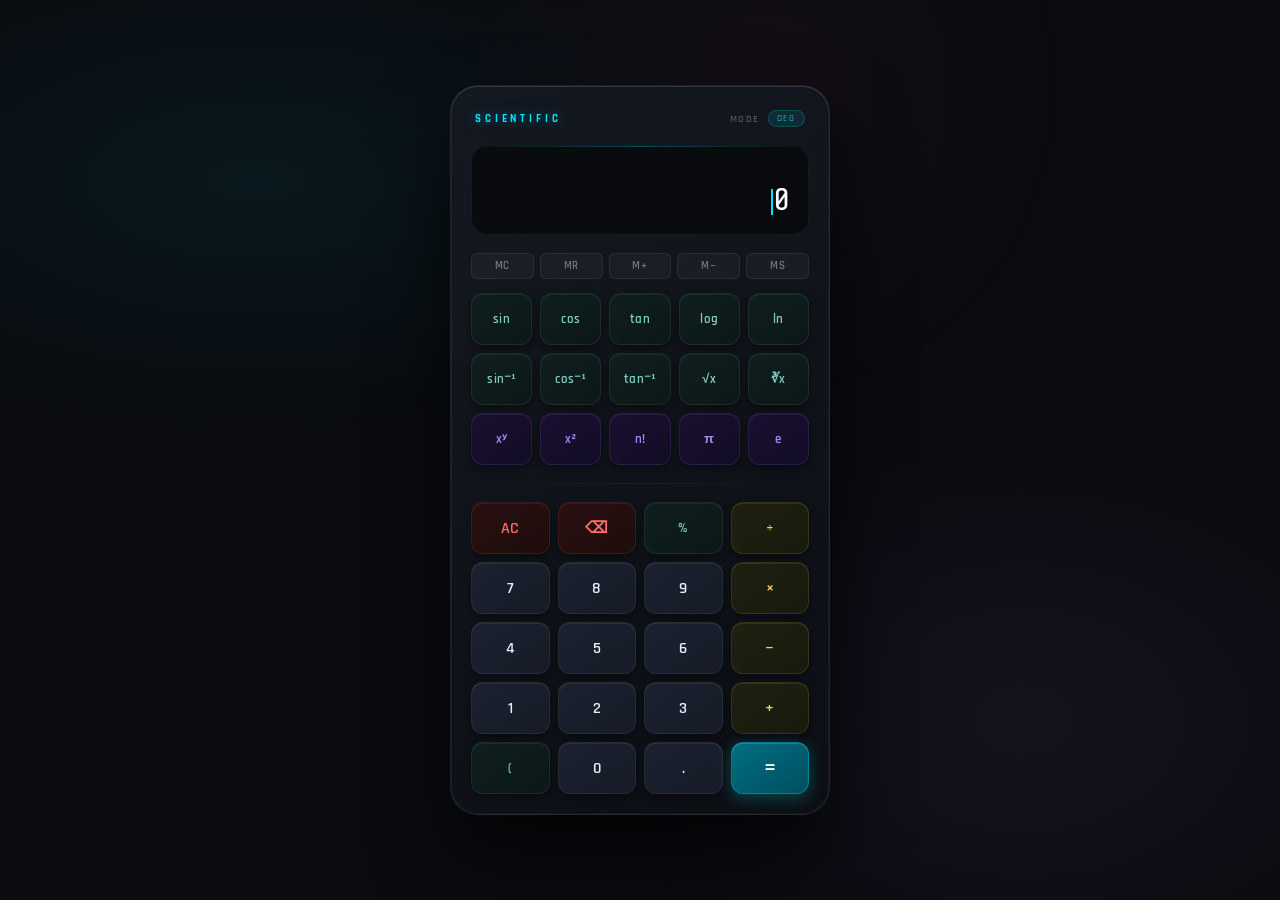
==== beginner/Scientific-Calculator/index.html @ 9112001a "Added scientific calculator project" ====
<!DOCTYPE html>
<html lang="en">
<head>
  <meta charset="UTF-8">
  <meta name="viewport" content="width=device-width, initial-scale=1.0">
  <title>CALC · Scientific</title>
  <link href="https://fonts.googleapis.com/css2?family=Share+Tech+Mono&family=Rajdhani:wght@300;400;500;600;700&display=swap" rel="stylesheet">
  <style>
    *, *::before, *::after { box-sizing: border-box; margin: 0; padding: 0; }

    :root {
      --bg:        #0a0c10;
      --surface:   #0f1218;
      --glass:     rgba(255,255,255,0.04);
      --border:    rgba(255,255,255,0.08);
      --accent:    #00e5ff;
      --accent2:   #ff4d8d;
      --accent3:   #a78bfa;
      --num:       #e8eaf6;
      --op:        #ffd54f;
      --fn:        #80cbc4;
      --eq:        #00e5ff;
      --clear:     #ff6b6b;
      --text-dim:  rgba(255,255,255,0.35);
      --glow:      0 0 20px rgba(0,229,255,0.3);
    }

    body {
      min-height: 100vh;
      background: var(--bg);
      display: flex;
      align-items: center;
      justify-content: center;
      font-family: 'Rajdhani', sans-serif;
      overflow: hidden;
    }

    /* Ambient background */
    body::before {
      content: '';
      position: fixed;
      inset: 0;
      background:
        radial-gradient(ellipse 60% 40% at 20% 20%, rgba(0,229,255,0.06) 0%, transparent 70%),
        radial-gradient(ellipse 50% 50% at 80% 80%, rgba(167,139,250,0.06) 0%, transparent 70%),
        radial-gradient(ellipse 40% 60% at 60% 10%, rgba(255,77,141,0.04) 0%, transparent 60%);
      pointer-events: none;
    }

    .calc-shell {
      position: relative;
      width: 380px;
      background: linear-gradient(145deg, #141820, #0c0f14);
      border: 1px solid var(--border);
      border-radius: 28px;
      padding: 24px 20px 20px;
      box-shadow:
        0 40px 80px rgba(0,0,0,0.7),
        0 0 0 1px rgba(255,255,255,0.04) inset,
        0 1px 0 rgba(255,255,255,0.1) inset;
    }

    /* Top brand bar */
    .brand {
      display: flex;
      justify-content: space-between;
      align-items: center;
      margin-bottom: 18px;
      padding: 0 4px;
    }
    .brand-name {
      font-size: 11px;
      font-weight: 700;
      letter-spacing: 0.35em;
      color: var(--accent);
      text-transform: uppercase;
      text-shadow: 0 0 12px rgba(0,229,255,0.5);
    }
    .mode-indicator {
      font-size: 10px;
      letter-spacing: 0.15em;
      color: var(--text-dim);
      font-weight: 500;
    }
    .mode-pill {
      display: inline-block;
      padding: 2px 8px;
      border-radius: 10px;
      background: rgba(0,229,255,0.1);
      border: 1px solid rgba(0,229,255,0.2);
      color: var(--accent);
      font-size: 9px;
      letter-spacing: 0.2em;
      cursor: pointer;
      transition: all 0.2s;
    }
    .mode-pill:hover { background: rgba(0,229,255,0.2); }
    .mode-pill.rad { background: rgba(167,139,250,0.15); border-color: rgba(167,139,250,0.3); color: var(--accent3); }

    /* Display */
    .display-wrap {
      background: rgba(0,0,0,0.5);
      border: 1px solid rgba(255,255,255,0.06);
      border-radius: 16px;
      padding: 14px 18px 12px;
      margin-bottom: 18px;
      min-height: 90px;
      position: relative;
      overflow: hidden;
    }
    .display-wrap::after {
      content: '';
      position: absolute;
      top: 0; left: 0; right: 0; height: 1px;
      background: linear-gradient(90deg, transparent, rgba(0,229,255,0.3), transparent);
    }
    .expression-line {
      font-family: 'Share Tech Mono', monospace;
      font-size: 13px;
      color: var(--text-dim);
      text-align: right;
      min-height: 18px;
      overflow: hidden;
      text-overflow: ellipsis;
      white-space: nowrap;
      direction: rtl;
      margin-bottom: 6px;
    }
    .result-line {
      font-family: 'Share Tech Mono', monospace;
      font-size: 32px;
      color: #fff;
      text-align: right;
      line-height: 1;
      overflow: hidden;
      text-overflow: ellipsis;
      white-space: nowrap;
      direction: rtl;
      transition: color 0.15s;
    }
    .result-line.accent { color: var(--accent); text-shadow: 0 0 16px rgba(0,229,255,0.4); }
    .result-line.error  { color: var(--clear); font-size: 18px; }
    .cursor-blink {
      display: inline-block;
      width: 2px; height: 26px;
      background: var(--accent);
      vertical-align: middle;
      margin-left: 3px;
      animation: blink 1s step-end infinite;
    }
    @keyframes blink { 0%,100%{opacity:1} 50%{opacity:0} }

    /* Memory row */
    .mem-row {
      display: flex;
      gap: 6px;
      margin-bottom: 14px;
    }
    .mem-btn {
      flex: 1;
      height: 26px;
      background: rgba(255,255,255,0.04);
      border: 1px solid rgba(255,255,255,0.07);
      border-radius: 6px;
      color: rgba(255,255,255,0.4);
      font-family: 'Rajdhani', sans-serif;
      font-size: 11px;
      font-weight: 600;
      letter-spacing: 0.05em;
      cursor: pointer;
      transition: all 0.15s;
    }
    .mem-btn:hover { background: rgba(255,255,255,0.08); color: #fff; }
    .mem-btn:active { transform: scale(0.95); }

    /* Button grid */
    .btn-grid {
      display: grid;
      gap: 8px;
    }
    .row { display: grid; gap: 8px; }
    .row-4 { grid-template-columns: repeat(4, 1fr); }
    .row-5 { grid-template-columns: repeat(5, 1fr); }

    /* Buttons */
    .btn {
      position: relative;
      height: 52px;
      border: none;
      border-radius: 12px;
      cursor: pointer;
      font-family: 'Rajdhani', sans-serif;
      font-weight: 600;
      font-size: 16px;
      letter-spacing: 0.02em;
      transition: transform 0.08s, box-shadow 0.08s, filter 0.1s;
      outline: none;
      overflow: hidden;
      -webkit-tap-highlight-color: transparent;
    }
    .btn::before {
      content: '';
      position: absolute;
      inset: 0;
      background: rgba(255,255,255,0);
      transition: background 0.15s;
      border-radius: inherit;
    }
    .btn:hover::before { background: rgba(255,255,255,0.06); }
    .btn:active { transform: scale(0.93); }
    .btn sup { font-size: 9px; vertical-align: super; }

    /* Number buttons */
    .btn-num {
      background: linear-gradient(145deg, #1c2130, #161b27);
      color: var(--num);
      box-shadow: 0 4px 8px rgba(0,0,0,0.4), inset 0 1px 0 rgba(255,255,255,0.07);
      border: 1px solid rgba(255,255,255,0.06);
    }
    .btn-num:hover { box-shadow: 0 4px 16px rgba(0,0,0,0.5), inset 0 1px 0 rgba(255,255,255,0.1); }

    /* Operator buttons */
    .btn-op {
      background: linear-gradient(145deg, #1f2010, #171a0d);
      color: var(--op);
      box-shadow: 0 4px 8px rgba(0,0,0,0.4), inset 0 1px 0 rgba(255,213,79,0.1);
      border: 1px solid rgba(255,213,79,0.12);
    }
    .btn-op:hover { box-shadow: 0 0 14px rgba(255,213,79,0.15), inset 0 1px 0 rgba(255,213,79,0.15); }

    /* Function buttons (trig, log etc) */
    .btn-fn {
      background: linear-gradient(145deg, #101e1e, #0c1818);
      color: var(--fn);
      box-shadow: 0 4px 8px rgba(0,0,0,0.4), inset 0 1px 0 rgba(128,203,196,0.08);
      border: 1px solid rgba(128,203,196,0.1);
      font-size: 13px;
    }
    .btn-fn:hover { box-shadow: 0 0 14px rgba(128,203,196,0.15); }

    /* Equals */
    .btn-eq {
      background: linear-gradient(145deg, #006e80, #004f60);
      color: #fff;
      box-shadow: 0 4px 16px rgba(0,229,255,0.25), inset 0 1px 0 rgba(255,255,255,0.15);
      border: 1px solid rgba(0,229,255,0.25);
      font-size: 22px;
    }
    .btn-eq:hover { box-shadow: 0 0 24px rgba(0,229,255,0.4); filter: brightness(1.1); }

    /* Clear / Del */
    .btn-clr {
      background: linear-gradient(145deg, #2a1010, #1e0c0c);
      color: var(--clear);
      box-shadow: 0 4px 8px rgba(0,0,0,0.4), inset 0 1px 0 rgba(255,107,107,0.1);
      border: 1px solid rgba(255,107,107,0.12);
    }
    .btn-clr:hover { box-shadow: 0 0 14px rgba(255,107,107,0.2); }

    /* Special / constant */
    .btn-const {
      background: linear-gradient(145deg, #1a1030, #120c25);
      color: var(--accent3);
      box-shadow: 0 4px 8px rgba(0,0,0,0.4), inset 0 1px 0 rgba(167,139,250,0.1);
      border: 1px solid rgba(167,139,250,0.12);
      font-size: 13px;
    }
    .btn-const:hover { box-shadow: 0 0 14px rgba(167,139,250,0.2); }

    /* Zero wide */
    .btn-wide { grid-column: span 2; }

    /* Ripple effect */
    .ripple {
      position: absolute;
      border-radius: 50%;
      transform: scale(0);
      animation: ripple-anim 0.4s linear;
      background: rgba(255,255,255,0.15);
      pointer-events: none;
    }
    @keyframes ripple-anim {
      to { transform: scale(4); opacity: 0; }
    }

    /* Separator lines */
    .sep {
      height: 1px;
      background: linear-gradient(90deg, transparent, rgba(255,255,255,0.05), transparent);
      margin: 10px 0;
    }

    /* Press feedback animation */
    @keyframes flash { 0%,100%{opacity:1} 50%{opacity:0.5} }
    .result-line.flash { animation: flash 0.15s ease; }

    /* Scrollbar */
    ::-webkit-scrollbar { display: none; }
  </style>
</head>
<body>

<div class="calc-shell">

  <div class="brand">
    <span class="brand-name">Scientific</span>
    <div style="display:flex;gap:8px;align-items:center;">
      <span class="mode-indicator">MODE</span>
      <span class="mode-pill" id="angleMode" onclick="toggleAngle()">DEG</span>
    </div>
  </div>

  <div class="display-wrap">
    <div class="expression-line" id="exprDisplay"></div>
    <div class="result-line" id="mainDisplay">0<span class="cursor-blink"></span></div>
  </div>

  <div class="mem-row">
    <button class="mem-btn" onclick="memClear()">MC</button>
    <button class="mem-btn" onclick="memRecall()">MR</button>
    <button class="mem-btn" onclick="memAdd()">M+</button>
    <button class="mem-btn" onclick="memSub()">M−</button>
    <button class="mem-btn" onclick="memStore()">MS</button>
  </div>

  <div class="btn-grid">

    <!-- Row 1: Scientific functions -->
    <div class="row row-5">
      <button class="btn btn-fn" onclick="pressFunc('sin(')">sin</button>
      <button class="btn btn-fn" onclick="pressFunc('cos(')">cos</button>
      <button class="btn btn-fn" onclick="pressFunc('tan(')">tan</button>
      <button class="btn btn-fn" onclick="pressFunc('log10(')">log</button>
      <button class="btn btn-fn" onclick="pressFunc('ln(')">ln</button>
    </div>

    <!-- Row 2: More functions -->
    <div class="row row-5">
      <button class="btn btn-fn" onclick="pressFunc('asin(')">sin⁻¹</button>
      <button class="btn btn-fn" onclick="pressFunc('acos(')">cos⁻¹</button>
      <button class="btn btn-fn" onclick="pressFunc('atan(')">tan⁻¹</button>
      <button class="btn btn-fn" onclick="pressFunc('sqrt(')">√x</button>
      <button class="btn btn-fn" onclick="pressFunc('cbrt(')">∛x</button>
    </div>

    <!-- Row 3: Power, constants -->
    <div class="row row-5">
      <button class="btn btn-const" onclick="pressOp('^')">xʸ</button>
      <button class="btn btn-const" onclick="pressFunc('sq(')">x²</button>
      <button class="btn btn-const" onclick="pressFunc('fact(')">n!</button>
      <button class="btn btn-const" onclick="pressConst('π')">π</button>
      <button class="btn btn-const" onclick="pressConst('e')">e</button>
    </div>

    <div class="sep"></div>

    <!-- Row 4: Clear, parens, % -->
    <div class="row row-4">
      <button class="btn btn-clr" onclick="allClear()">AC</button>
      <button class="btn btn-clr" onclick="deleteLast()">⌫</button>
      <button class="btn btn-fn"  onclick="pressOp('%')">%</button>
      <button class="btn btn-op"  onclick="pressOp('/')">÷</button>
    </div>

    <!-- Row 5 -->
    <div class="row row-4">
      <button class="btn btn-num" onclick="pressNum('7')">7</button>
      <button class="btn btn-num" onclick="pressNum('8')">8</button>
      <button class="btn btn-num" onclick="pressNum('9')">9</button>
      <button class="btn btn-op"  onclick="pressOp('×')">×</button>
    </div>

    <!-- Row 6 -->
    <div class="row row-4">
      <button class="btn btn-num" onclick="pressNum('4')">4</button>
      <button class="btn btn-num" onclick="pressNum('5')">5</button>
      <button class="btn btn-num" onclick="pressNum('6')">6</button>
      <button class="btn btn-op"  onclick="pressOp('−')">−</button>
    </div>

    <!-- Row 7 -->
    <div class="row row-4">
      <button class="btn btn-num" onclick="pressNum('1')">1</button>
      <button class="btn btn-num" onclick="pressNum('2')">2</button>
      <button class="btn btn-num" onclick="pressNum('3')">3</button>
      <button class="btn btn-op"  onclick="pressOp('+')">+</button>
    </div>

    <!-- Row 8 -->
    <div class="row row-4">
      <button class="btn btn-fn"  onclick="pressOp('(')">(</button>
      <button class="btn btn-num" onclick="pressNum('0')">0</button>
      <button class="btn btn-num" onclick="pressDecimal()">.</button>
      <button class="btn btn-eq"  onclick="calculate()">=</button>
    </div>

  </div>
</div>

<script>
// ─── State ─────────────────────────────────────────────────────────────────
let expression  = '';   // what's shown top (history/expr)
let displayStr  = '0';  // what's shown big
let justCalc    = false;
let memory      = 0;
let angleDeg    = true; // degrees mode
let hasError    = false;

// ─── Display ───────────────────────────────────────────────────────────────
function updateDisplay() {
  const main = document.getElementById('mainDisplay');
  const expr = document.getElementById('exprDisplay');

  // Big display: show displayStr or expression-being-built
  let shown = displayStr;
  if (shown.length > 14) shown = shown.slice(-14);

  main.innerHTML = shown + '<span class="cursor-blink"></span>';
  expr.textContent = expression.length > 38 ? '…' + expression.slice(-38) : expression;

  main.className = 'result-line';
  if (hasError) main.className += ' error';
}

function flashResult() {
  const main = document.getElementById('mainDisplay');
  main.classList.add('flash');
  setTimeout(() => main.classList.remove('flash'), 150);
}

// ─── Angle mode ────────────────────────────────────────────────────────────
function toggleAngle() {
  angleDeg = !angleDeg;
  const pill = document.getElementById('angleMode');
  pill.textContent = angleDeg ? 'DEG' : 'RAD';
  pill.className = 'mode-pill' + (angleDeg ? '' : ' rad');
}

// ─── Ripple ────────────────────────────────────────────────────────────────
document.querySelectorAll('.btn').forEach(btn => {
  btn.addEventListener('click', function(e) {
    const r = document.createElement('span');
    r.className = 'ripple';
    const size = Math.max(this.offsetWidth, this.offsetHeight);
    const rect = this.getBoundingClientRect();
    r.style.cssText = `width:${size}px;height:${size}px;left:${e.clientX-rect.left-size/2}px;top:${e.clientY-rect.top-size/2}px`;
    this.appendChild(r);
    setTimeout(() => r.remove(), 400);
  });
});

// ─── Input handlers ────────────────────────────────────────────────────────
function pressNum(n) {
  hasError = false;
  if (justCalc) { displayStr = n; expression = ''; justCalc = false; }
  else if (displayStr === '0') displayStr = n;
  else displayStr += n;
  updateDisplay();
}

function pressDecimal() {
  if (justCalc) { displayStr = '0.'; expression = ''; justCalc = false; updateDisplay(); return; }
  if (!displayStr.includes('.')) displayStr += '.';
  updateDisplay();
}

function pressOp(op) {
  hasError = false;
  if (justCalc) { expression = displayStr; justCalc = false; }
  else { expression += displayStr; }
  expression += ' ' + op + ' ';
  displayStr = '0';
  updateDisplay();
}

function pressFunc(fn) {
  hasError = false;
  if (justCalc) { expression = ''; justCalc = false; }
  expression += displayStr !== '0' ? displayStr + ' × ' + fn : fn;
  if (displayStr !== '0') { expression = fn; }
  expression = fn;
  displayStr = '0';
  // Simpler: just append function to expression
  expression = expression; // reset
  // Actually: treat as prefix function entry
  if (justCalc) justCalc = false;
  expression += fn;
  displayStr = '0';
  updateDisplay();
}

// Rewrite pressFunc cleanly
function pressFunc(fn) {
  hasError = false;
  justCalc = false;
  // If there's a number being typed, commit it first
  if (displayStr !== '0') {
    expression += displayStr;
    displayStr = '0';
  }
  expression += fn;
  updateDisplay();
}

function pressConst(c) {
  hasError = false;
  if (justCalc) { displayStr = c; expression = ''; justCalc = false; }
  else if (displayStr === '0') displayStr = c;
  else displayStr += c;
  updateDisplay();
}

function allClear() {
  expression = ''; displayStr = '0'; justCalc = false; hasError = false;
  updateDisplay();
}

function deleteLast() {
  if (justCalc) { allClear(); return; }
  if (displayStr.length > 1) displayStr = displayStr.slice(0, -1);
  else displayStr = '0';
  hasError = false;
  updateDisplay();
}

// ─── Evaluate ──────────────────────────────────────────────────────────────
function toRad(x) { return angleDeg ? x * Math.PI / 180 : x; }
function toDeg(x) { return angleDeg ? x * 180 / Math.PI : x; }

function factorial(n) {
  n = Math.round(n);
  if (n < 0 || n > 170) return NaN;
  if (n <= 1) return 1;
  let r = 1;
  for (let i = 2; i <= n; i++) r *= i;
  return r;
}

function buildExpr(raw) {
  // Replace display symbols with JS equivalents
  let e = raw
    .replace(/×/g, '*')
    .replace(/÷/g, '/')
    .replace(/−/g, '-')
    .replace(/\^/g, '**')
    .replace(/π/g, '(Math.PI)')
    .replace(/\be\b/g, '(Math.E)')
    .replace(/sin\(/g,  `(Math.sin(${angleDeg?'Math.PI/180*':''}`)
    .replace(/cos\(/g,  `(Math.cos(${angleDeg?'Math.PI/180*':''}`)
    .replace(/tan\(/g,  `(Math.tan(${angleDeg?'Math.PI/180*':''}`)
    .replace(/asin\(/g, `(${angleDeg?'180/Math.PI*':''}Math.asin(`)
    .replace(/acos\(/g, `(${angleDeg?'180/Math.PI*':''}Math.acos(`)
    .replace(/atan\(/g, `(${angleDeg?'180/Math.PI*':''}Math.atan(`)
    .replace(/log10\(/g,'(Math.log10(')
    .replace(/ln\(/g,   '(Math.log(')
    .replace(/sqrt\(/g, '(Math.sqrt(')
    .replace(/cbrt\(/g, '(Math.cbrt(')
    .replace(/sq\(([^)]+)\)/g, '(($1)**2)')
    .replace(/fact\(([^)]+)\)/g, (_, n) => factorial(parseFloat(n)))
    .replace(/%/g, '/100');

  // Auto-close unclosed parens
  const open  = (e.match(/\(/g) || []).length;
  const close = (e.match(/\)/g) || []).length;
  e += ')'.repeat(Math.max(0, open - close));
  return e;
}

function calculate() {
  hasError = false;
  let full = expression + displayStr;
  if (!full || full === '0') return;

  // Handle trailing operator — strip it
  full = full.replace(/[\+\-\*\/\^×÷−\s]+$/, '');

  try {
    const jsExpr = buildExpr(full);
    // eslint-disable-next-line no-eval
    let result = Function('"use strict"; return (' + jsExpr + ')')();

    if (result === undefined || result === null) throw new Error();
    if (!isFinite(result)) {
      if (result === Infinity)  { displayStr = '∞'; }
      else if (result === -Infinity) { displayStr = '-∞'; }
      else throw new Error('NaN');
    } else {
      // Smart rounding for floating point noise
      const s = String(result);
      if (s.includes('.') && s.length > 12) {
        result = parseFloat(result.toPrecision(10));
      }
      displayStr = String(result);
    }
    expression = full + ' =';
    justCalc = true;
    flashResult();

    const main = document.getElementById('mainDisplay');
    main.className = 'result-line accent';
    setTimeout(() => { main.className = 'result-line'; updateDisplay(); }, 600);

  } catch(err) {
    displayStr = 'Error';
    hasError = true;
    expression = full;
  }
  updateDisplay();
}

// ─── Memory ────────────────────────────────────────────────────────────────
function memStore()  { memory = parseFloat(displayStr) || 0; }
function memRecall() { displayStr = String(memory); justCalc = false; updateDisplay(); }
function memAdd()    { memory += parseFloat(displayStr) || 0; }
function memSub()    { memory -= parseFloat(displayStr) || 0; }
function memClear()  { memory = 0; }

// ─── Keyboard support ──────────────────────────────────────────────────────
document.addEventListener('keydown', e => {
  const k = e.key;
  if (/^[0-9]$/.test(k))       pressNum(k);
  else if (k === '.')           pressDecimal();
  else if (k === '+')           pressOp('+');
  else if (k === '-')           pressOp('−');
  else if (k === '*')           pressOp('×');
  else if (k === '/')           { e.preventDefault(); pressOp('/'); }
  else if (k === '^')           pressOp('^');
  else if (k === '%')           pressOp('%');
  else if (k === '(')           { expression += '('; updateDisplay(); }
  else if (k === ')')           { expression += ')'; updateDisplay(); }
  else if (k === 'Enter' || k === '=') calculate();
  else if (k === 'Backspace')   deleteLast();
  else if (k === 'Escape')      allClear();
});

updateDisplay();
</script>
</body>
</html>
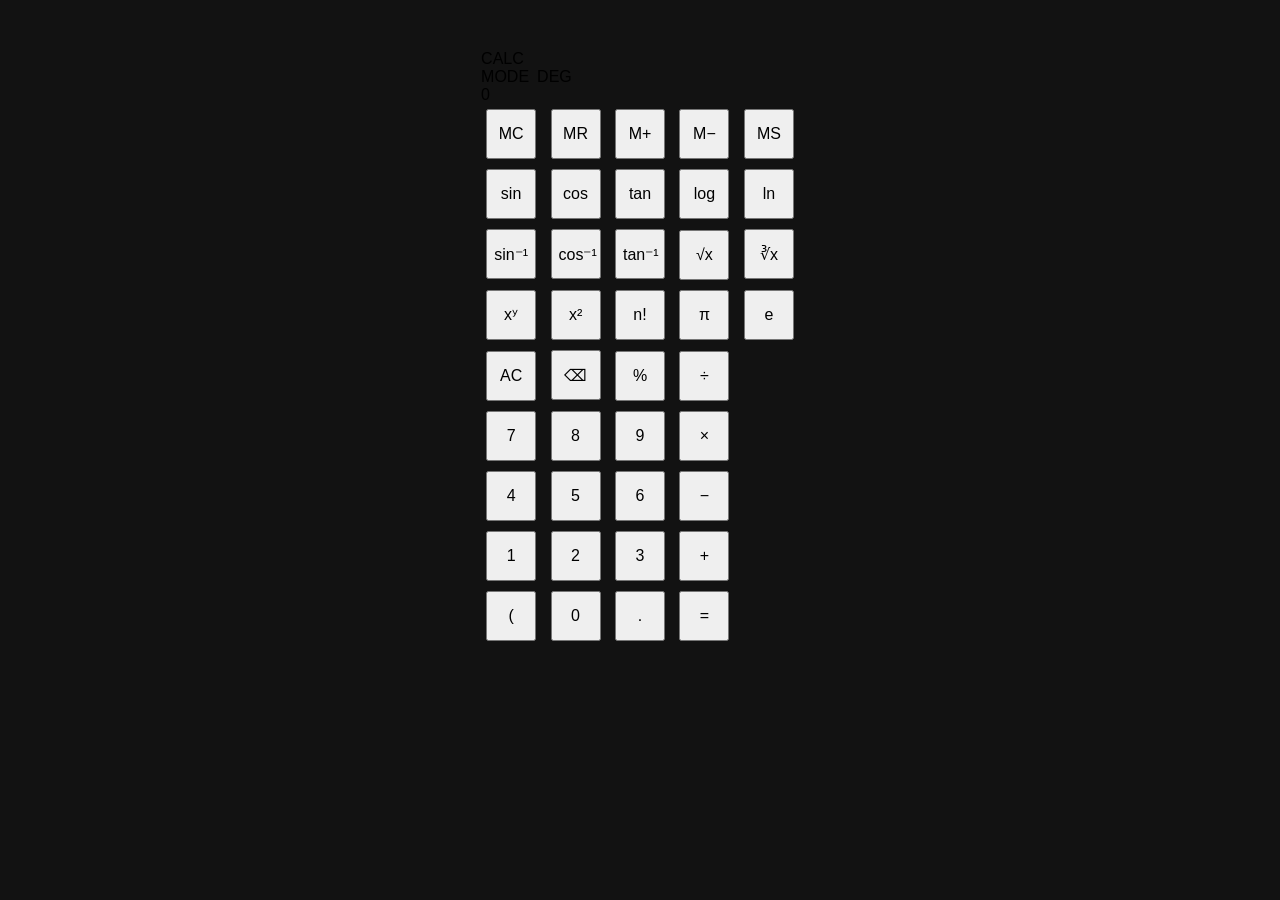
==== commit 07c16f60: "Update index.html" ====
--- a/beginner/Scientific-Calculator/index.html
+++ b/beginner/Scientific-Calculator/index.html
@@ -3,309 +3,18 @@
 <head>
   <meta charset="UTF-8">
   <meta name="viewport" content="width=device-width, initial-scale=1.0">
-  <title>CALC · Scientific</title>
-  <link href="https://fonts.googleapis.com/css2?family=Share+Tech+Mono&family=Rajdhani:wght@300;400;500;600;700&display=swap" rel="stylesheet">
-  <style>
-    *, *::before, *::after { box-sizing: border-box; margin: 0; padding: 0; }
-
-    :root {
-      --bg:        #0a0c10;
-      --surface:   #0f1218;
-      --glass:     rgba(255,255,255,0.04);
-      --border:    rgba(255,255,255,0.08);
-      --accent:    #00e5ff;
-      --accent2:   #ff4d8d;
-      --accent3:   #a78bfa;
-      --num:       #e8eaf6;
-      --op:        #ffd54f;
-      --fn:        #80cbc4;
-      --eq:        #00e5ff;
-      --clear:     #ff6b6b;
-      --text-dim:  rgba(255,255,255,0.35);
-      --glow:      0 0 20px rgba(0,229,255,0.3);
-    }
-
-    body {
-      min-height: 100vh;
-      background: var(--bg);
-      display: flex;
-      align-items: center;
-      justify-content: center;
-      font-family: 'Rajdhani', sans-serif;
-      overflow: hidden;
-    }
-
-    /* Ambient background */
-    body::before {
-      content: '';
-      position: fixed;
-      inset: 0;
-      background:
-        radial-gradient(ellipse 60% 40% at 20% 20%, rgba(0,229,255,0.06) 0%, transparent 70%),
-        radial-gradient(ellipse 50% 50% at 80% 80%, rgba(167,139,250,0.06) 0%, transparent 70%),
-        radial-gradient(ellipse 40% 60% at 60% 10%, rgba(255,77,141,0.04) 0%, transparent 60%);
-      pointer-events: none;
-    }
-
-    .calc-shell {
-      position: relative;
-      width: 380px;
-      background: linear-gradient(145deg, #141820, #0c0f14);
-      border: 1px solid var(--border);
-      border-radius: 28px;
-      padding: 24px 20px 20px;
-      box-shadow:
-        0 40px 80px rgba(0,0,0,0.7),
-        0 0 0 1px rgba(255,255,255,0.04) inset,
-        0 1px 0 rgba(255,255,255,0.1) inset;
-    }
-
-    /* Top brand bar */
-    .brand {
-      display: flex;
-      justify-content: space-between;
-      align-items: center;
-      margin-bottom: 18px;
-      padding: 0 4px;
-    }
-    .brand-name {
-      font-size: 11px;
-      font-weight: 700;
-      letter-spacing: 0.35em;
-      color: var(--accent);
-      text-transform: uppercase;
-      text-shadow: 0 0 12px rgba(0,229,255,0.5);
-    }
-    .mode-indicator {
-      font-size: 10px;
-      letter-spacing: 0.15em;
-      color: var(--text-dim);
-      font-weight: 500;
-    }
-    .mode-pill {
-      display: inline-block;
-      padding: 2px 8px;
-      border-radius: 10px;
-      background: rgba(0,229,255,0.1);
-      border: 1px solid rgba(0,229,255,0.2);
-      color: var(--accent);
-      font-size: 9px;
-      letter-spacing: 0.2em;
-      cursor: pointer;
-      transition: all 0.2s;
-    }
-    .mode-pill:hover { background: rgba(0,229,255,0.2); }
-    .mode-pill.rad { background: rgba(167,139,250,0.15); border-color: rgba(167,139,250,0.3); color: var(--accent3); }
-
-    /* Display */
-    .display-wrap {
-      background: rgba(0,0,0,0.5);
-      border: 1px solid rgba(255,255,255,0.06);
-      border-radius: 16px;
-      padding: 14px 18px 12px;
-      margin-bottom: 18px;
-      min-height: 90px;
-      position: relative;
-      overflow: hidden;
-    }
-    .display-wrap::after {
-      content: '';
-      position: absolute;
-      top: 0; left: 0; right: 0; height: 1px;
-      background: linear-gradient(90deg, transparent, rgba(0,229,255,0.3), transparent);
-    }
-    .expression-line {
-      font-family: 'Share Tech Mono', monospace;
-      font-size: 13px;
-      color: var(--text-dim);
-      text-align: right;
-      min-height: 18px;
-      overflow: hidden;
-      text-overflow: ellipsis;
-      white-space: nowrap;
-      direction: rtl;
-      margin-bottom: 6px;
-    }
-    .result-line {
-      font-family: 'Share Tech Mono', monospace;
-      font-size: 32px;
-      color: #fff;
-      text-align: right;
-      line-height: 1;
-      overflow: hidden;
-      text-overflow: ellipsis;
-      white-space: nowrap;
-      direction: rtl;
-      transition: color 0.15s;
-    }
-    .result-line.accent { color: var(--accent); text-shadow: 0 0 16px rgba(0,229,255,0.4); }
-    .result-line.error  { color: var(--clear); font-size: 18px; }
-    .cursor-blink {
-      display: inline-block;
-      width: 2px; height: 26px;
-      background: var(--accent);
-      vertical-align: middle;
-      margin-left: 3px;
-      animation: blink 1s step-end infinite;
-    }
-    @keyframes blink { 0%,100%{opacity:1} 50%{opacity:0} }
-
-    /* Memory row */
-    .mem-row {
-      display: flex;
-      gap: 6px;
-      margin-bottom: 14px;
-    }
-    .mem-btn {
-      flex: 1;
-      height: 26px;
-      background: rgba(255,255,255,0.04);
-      border: 1px solid rgba(255,255,255,0.07);
-      border-radius: 6px;
-      color: rgba(255,255,255,0.4);
-      font-family: 'Rajdhani', sans-serif;
-      font-size: 11px;
-      font-weight: 600;
-      letter-spacing: 0.05em;
-      cursor: pointer;
-      transition: all 0.15s;
-    }
-    .mem-btn:hover { background: rgba(255,255,255,0.08); color: #fff; }
-    .mem-btn:active { transform: scale(0.95); }
-
-    /* Button grid */
-    .btn-grid {
-      display: grid;
-      gap: 8px;
-    }
-    .row { display: grid; gap: 8px; }
-    .row-4 { grid-template-columns: repeat(4, 1fr); }
-    .row-5 { grid-template-columns: repeat(5, 1fr); }
-
-    /* Buttons */
-    .btn {
-      position: relative;
-      height: 52px;
-      border: none;
-      border-radius: 12px;
-      cursor: pointer;
-      font-family: 'Rajdhani', sans-serif;
-      font-weight: 600;
-      font-size: 16px;
-      letter-spacing: 0.02em;
-      transition: transform 0.08s, box-shadow 0.08s, filter 0.1s;
-      outline: none;
-      overflow: hidden;
-      -webkit-tap-highlight-color: transparent;
-    }
-    .btn::before {
-      content: '';
-      position: absolute;
-      inset: 0;
-      background: rgba(255,255,255,0);
-      transition: background 0.15s;
-      border-radius: inherit;
-    }
-    .btn:hover::before { background: rgba(255,255,255,0.06); }
-    .btn:active { transform: scale(0.93); }
-    .btn sup { font-size: 9px; vertical-align: super; }
-
-    /* Number buttons */
-    .btn-num {
-      background: linear-gradient(145deg, #1c2130, #161b27);
-      color: var(--num);
-      box-shadow: 0 4px 8px rgba(0,0,0,0.4), inset 0 1px 0 rgba(255,255,255,0.07);
-      border: 1px solid rgba(255,255,255,0.06);
-    }
-    .btn-num:hover { box-shadow: 0 4px 16px rgba(0,0,0,0.5), inset 0 1px 0 rgba(255,255,255,0.1); }
-
-    /* Operator buttons */
-    .btn-op {
-      background: linear-gradient(145deg, #1f2010, #171a0d);
-      color: var(--op);
-      box-shadow: 0 4px 8px rgba(0,0,0,0.4), inset 0 1px 0 rgba(255,213,79,0.1);
-      border: 1px solid rgba(255,213,79,0.12);
-    }
-    .btn-op:hover { box-shadow: 0 0 14px rgba(255,213,79,0.15), inset 0 1px 0 rgba(255,213,79,0.15); }
-
-    /* Function buttons (trig, log etc) */
-    .btn-fn {
-      background: linear-gradient(145deg, #101e1e, #0c1818);
-      color: var(--fn);
-      box-shadow: 0 4px 8px rgba(0,0,0,0.4), inset 0 1px 0 rgba(128,203,196,0.08);
-      border: 1px solid rgba(128,203,196,0.1);
-      font-size: 13px;
-    }
-    .btn-fn:hover { box-shadow: 0 0 14px rgba(128,203,196,0.15); }
-
-    /* Equals */
-    .btn-eq {
-      background: linear-gradient(145deg, #006e80, #004f60);
-      color: #fff;
-      box-shadow: 0 4px 16px rgba(0,229,255,0.25), inset 0 1px 0 rgba(255,255,255,0.15);
-      border: 1px solid rgba(0,229,255,0.25);
-      font-size: 22px;
-    }
-    .btn-eq:hover { box-shadow: 0 0 24px rgba(0,229,255,0.4); filter: brightness(1.1); }
-
-    /* Clear / Del */
-    .btn-clr {
-      background: linear-gradient(145deg, #2a1010, #1e0c0c);
-      color: var(--clear);
-      box-shadow: 0 4px 8px rgba(0,0,0,0.4), inset 0 1px 0 rgba(255,107,107,0.1);
-      border: 1px solid rgba(255,107,107,0.12);
-    }
-    .btn-clr:hover { box-shadow: 0 0 14px rgba(255,107,107,0.2); }
-
-    /* Special / constant */
-    .btn-const {
-      background: linear-gradient(145deg, #1a1030, #120c25);
-      color: var(--accent3);
-      box-shadow: 0 4px 8px rgba(0,0,0,0.4), inset 0 1px 0 rgba(167,139,250,0.1);
-      border: 1px solid rgba(167,139,250,0.12);
-      font-size: 13px;
-    }
-    .btn-const:hover { box-shadow: 0 0 14px rgba(167,139,250,0.2); }
-
-    /* Zero wide */
-    .btn-wide { grid-column: span 2; }
-
-    /* Ripple effect */
-    .ripple {
-      position: absolute;
-      border-radius: 50%;
-      transform: scale(0);
-      animation: ripple-anim 0.4s linear;
-      background: rgba(255,255,255,0.15);
-      pointer-events: none;
-    }
-    @keyframes ripple-anim {
-      to { transform: scale(4); opacity: 0; }
-    }
-
-    /* Separator lines */
-    .sep {
-      height: 1px;
-      background: linear-gradient(90deg, transparent, rgba(255,255,255,0.05), transparent);
-      margin: 10px 0;
-    }
-
-    /* Press feedback animation */
-    @keyframes flash { 0%,100%{opacity:1} 50%{opacity:0.5} }
-    .result-line.flash { animation: flash 0.15s ease; }
-
-    /* Scrollbar */
-    ::-webkit-scrollbar { display: none; }
-  </style>
+  <title>Petal · Scientific Calculator</title>
+  <link href="https://fonts.googleapis.com/css2?family=DM+Serif+Display&family=DM+Sans:wght@400;500;600&family=DM+Mono&display=swap" rel="stylesheet">
+  <link rel="stylesheet" href="style.css">
 </head>
 <body>
 
 <div class="calc-shell">
 
   <div class="brand">
-    <span class="brand-name">Scientific</span>
+    <span class="brand-name">CALC</span>
     <div style="display:flex;gap:8px;align-items:center;">
-      <span class="mode-indicator">MODE</span>
+      <span class="mode-label">MODE</span>
       <span class="mode-pill" id="angleMode" onclick="toggleAngle()">DEG</span>
     </div>
   </div>
@@ -325,7 +34,7 @@
 
   <div class="btn-grid">
 
-    <!-- Row 1: Scientific functions -->
+    <!-- Row 1: Trig -->
     <div class="row row-5">
       <button class="btn btn-fn" onclick="pressFunc('sin(')">sin</button>
       <button class="btn btn-fn" onclick="pressFunc('cos(')">cos</button>
@@ -334,7 +43,7 @@
       <button class="btn btn-fn" onclick="pressFunc('ln(')">ln</button>
     </div>
 
-    <!-- Row 2: More functions -->
+    <!-- Row 2: Inverse + roots -->
     <div class="row row-5">
       <button class="btn btn-fn" onclick="pressFunc('asin(')">sin⁻¹</button>
       <button class="btn btn-fn" onclick="pressFunc('acos(')">cos⁻¹</button>
@@ -343,7 +52,7 @@
       <button class="btn btn-fn" onclick="pressFunc('cbrt(')">∛x</button>
     </div>
 
-    <!-- Row 3: Power, constants -->
+    <!-- Row 3: Powers + constants -->
     <div class="row row-5">
       <button class="btn btn-const" onclick="pressOp('^')">xʸ</button>
       <button class="btn btn-const" onclick="pressFunc('sq(')">x²</button>
@@ -354,7 +63,7 @@
 
     <div class="sep"></div>
 
-    <!-- Row 4: Clear, parens, % -->
+    <!-- Row 4: Clear + ops -->
     <div class="row row-4">
       <button class="btn btn-clr" onclick="allClear()">AC</button>
       <button class="btn btn-clr" onclick="deleteLast()">⌫</button>
@@ -388,7 +97,7 @@
 
     <!-- Row 8 -->
     <div class="row row-4">
-      <button class="btn btn-fn"  onclick="pressOp('(')">(</button>
+      <button class="btn btn-fn"  onclick="pressOpen()">(</button>
       <button class="btn btn-num" onclick="pressNum('0')">0</button>
       <button class="btn btn-num" onclick="pressDecimal()">.</button>
       <button class="btn btn-eq"  onclick="calculate()">=</button>
@@ -397,243 +106,6 @@
   </div>
 </div>
 
-<script>
-// ─── State ─────────────────────────────────────────────────────────────────
-let expression  = '';   // what's shown top (history/expr)
-let displayStr  = '0';  // what's shown big
-let justCalc    = false;
-let memory      = 0;
-let angleDeg    = true; // degrees mode
-let hasError    = false;
-
-// ─── Display ───────────────────────────────────────────────────────────────
-function updateDisplay() {
-  const main = document.getElementById('mainDisplay');
-  const expr = document.getElementById('exprDisplay');
-
-  // Big display: show displayStr or expression-being-built
-  let shown = displayStr;
-  if (shown.length > 14) shown = shown.slice(-14);
-
-  main.innerHTML = shown + '<span class="cursor-blink"></span>';
-  expr.textContent = expression.length > 38 ? '…' + expression.slice(-38) : expression;
-
-  main.className = 'result-line';
-  if (hasError) main.className += ' error';
-}
-
-function flashResult() {
-  const main = document.getElementById('mainDisplay');
-  main.classList.add('flash');
-  setTimeout(() => main.classList.remove('flash'), 150);
-}
-
-// ─── Angle mode ────────────────────────────────────────────────────────────
-function toggleAngle() {
-  angleDeg = !angleDeg;
-  const pill = document.getElementById('angleMode');
-  pill.textContent = angleDeg ? 'DEG' : 'RAD';
-  pill.className = 'mode-pill' + (angleDeg ? '' : ' rad');
-}
-
-// ─── Ripple ────────────────────────────────────────────────────────────────
-document.querySelectorAll('.btn').forEach(btn => {
-  btn.addEventListener('click', function(e) {
-    const r = document.createElement('span');
-    r.className = 'ripple';
-    const size = Math.max(this.offsetWidth, this.offsetHeight);
-    const rect = this.getBoundingClientRect();
-    r.style.cssText = `width:${size}px;height:${size}px;left:${e.clientX-rect.left-size/2}px;top:${e.clientY-rect.top-size/2}px`;
-    this.appendChild(r);
-    setTimeout(() => r.remove(), 400);
-  });
-});
-
-// ─── Input handlers ────────────────────────────────────────────────────────
-function pressNum(n) {
-  hasError = false;
-  if (justCalc) { displayStr = n; expression = ''; justCalc = false; }
-  else if (displayStr === '0') displayStr = n;
-  else displayStr += n;
-  updateDisplay();
-}
-
-function pressDecimal() {
-  if (justCalc) { displayStr = '0.'; expression = ''; justCalc = false; updateDisplay(); return; }
-  if (!displayStr.includes('.')) displayStr += '.';
-  updateDisplay();
-}
-
-function pressOp(op) {
-  hasError = false;
-  if (justCalc) { expression = displayStr; justCalc = false; }
-  else { expression += displayStr; }
-  expression += ' ' + op + ' ';
-  displayStr = '0';
-  updateDisplay();
-}
-
-function pressFunc(fn) {
-  hasError = false;
-  if (justCalc) { expression = ''; justCalc = false; }
-  expression += displayStr !== '0' ? displayStr + ' × ' + fn : fn;
-  if (displayStr !== '0') { expression = fn; }
-  expression = fn;
-  displayStr = '0';
-  // Simpler: just append function to expression
-  expression = expression; // reset
-  // Actually: treat as prefix function entry
-  if (justCalc) justCalc = false;
-  expression += fn;
-  displayStr = '0';
-  updateDisplay();
-}
-
-// Rewrite pressFunc cleanly
-function pressFunc(fn) {
-  hasError = false;
-  justCalc = false;
-  // If there's a number being typed, commit it first
-  if (displayStr !== '0') {
-    expression += displayStr;
-    displayStr = '0';
-  }
-  expression += fn;
-  updateDisplay();
-}
-
-function pressConst(c) {
-  hasError = false;
-  if (justCalc) { displayStr = c; expression = ''; justCalc = false; }
-  else if (displayStr === '0') displayStr = c;
-  else displayStr += c;
-  updateDisplay();
-}
-
-function allClear() {
-  expression = ''; displayStr = '0'; justCalc = false; hasError = false;
-  updateDisplay();
-}
-
-function deleteLast() {
-  if (justCalc) { allClear(); return; }
-  if (displayStr.length > 1) displayStr = displayStr.slice(0, -1);
-  else displayStr = '0';
-  hasError = false;
-  updateDisplay();
-}
-
-// ─── Evaluate ──────────────────────────────────────────────────────────────
-function toRad(x) { return angleDeg ? x * Math.PI / 180 : x; }
-function toDeg(x) { return angleDeg ? x * 180 / Math.PI : x; }
-
-function factorial(n) {
-  n = Math.round(n);
-  if (n < 0 || n > 170) return NaN;
-  if (n <= 1) return 1;
-  let r = 1;
-  for (let i = 2; i <= n; i++) r *= i;
-  return r;
-}
-
-function buildExpr(raw) {
-  // Replace display symbols with JS equivalents
-  let e = raw
-    .replace(/×/g, '*')
-    .replace(/÷/g, '/')
-    .replace(/−/g, '-')
-    .replace(/\^/g, '**')
-    .replace(/π/g, '(Math.PI)')
-    .replace(/\be\b/g, '(Math.E)')
-    .replace(/sin\(/g,  `(Math.sin(${angleDeg?'Math.PI/180*':''}`)
-    .replace(/cos\(/g,  `(Math.cos(${angleDeg?'Math.PI/180*':''}`)
-    .replace(/tan\(/g,  `(Math.tan(${angleDeg?'Math.PI/180*':''}`)
-    .replace(/asin\(/g, `(${angleDeg?'180/Math.PI*':''}Math.asin(`)
-    .replace(/acos\(/g, `(${angleDeg?'180/Math.PI*':''}Math.acos(`)
-    .replace(/atan\(/g, `(${angleDeg?'180/Math.PI*':''}Math.atan(`)
-    .replace(/log10\(/g,'(Math.log10(')
-    .replace(/ln\(/g,   '(Math.log(')
-    .replace(/sqrt\(/g, '(Math.sqrt(')
-    .replace(/cbrt\(/g, '(Math.cbrt(')
-    .replace(/sq\(([^)]+)\)/g, '(($1)**2)')
-    .replace(/fact\(([^)]+)\)/g, (_, n) => factorial(parseFloat(n)))
-    .replace(/%/g, '/100');
-
-  // Auto-close unclosed parens
-  const open  = (e.match(/\(/g) || []).length;
-  const close = (e.match(/\)/g) || []).length;
-  e += ')'.repeat(Math.max(0, open - close));
-  return e;
-}
-
-function calculate() {
-  hasError = false;
-  let full = expression + displayStr;
-  if (!full || full === '0') return;
-
-  // Handle trailing operator — strip it
-  full = full.replace(/[\+\-\*\/\^×÷−\s]+$/, '');
-
-  try {
-    const jsExpr = buildExpr(full);
-    // eslint-disable-next-line no-eval
-    let result = Function('"use strict"; return (' + jsExpr + ')')();
-
-    if (result === undefined || result === null) throw new Error();
-    if (!isFinite(result)) {
-      if (result === Infinity)  { displayStr = '∞'; }
-      else if (result === -Infinity) { displayStr = '-∞'; }
-      else throw new Error('NaN');
-    } else {
-      // Smart rounding for floating point noise
-      const s = String(result);
-      if (s.includes('.') && s.length > 12) {
-        result = parseFloat(result.toPrecision(10));
-      }
-      displayStr = String(result);
-    }
-    expression = full + ' =';
-    justCalc = true;
-    flashResult();
-
-    const main = document.getElementById('mainDisplay');
-    main.className = 'result-line accent';
-    setTimeout(() => { main.className = 'result-line'; updateDisplay(); }, 600);
-
-  } catch(err) {
-    displayStr = 'Error';
-    hasError = true;
-    expression = full;
-  }
-  updateDisplay();
-}
-
-// ─── Memory ────────────────────────────────────────────────────────────────
-function memStore()  { memory = parseFloat(displayStr) || 0; }
-function memRecall() { displayStr = String(memory); justCalc = false; updateDisplay(); }
-function memAdd()    { memory += parseFloat(displayStr) || 0; }
-function memSub()    { memory -= parseFloat(displayStr) || 0; }
-function memClear()  { memory = 0; }
-
-// ─── Keyboard support ──────────────────────────────────────────────────────
-document.addEventListener('keydown', e => {
-  const k = e.key;
-  if (/^[0-9]$/.test(k))       pressNum(k);
-  else if (k === '.')           pressDecimal();
-  else if (k === '+')           pressOp('+');
-  else if (k === '-')           pressOp('−');
-  else if (k === '*')           pressOp('×');
-  else if (k === '/')           { e.preventDefault(); pressOp('/'); }
-  else if (k === '^')           pressOp('^');
-  else if (k === '%')           pressOp('%');
-  else if (k === '(')           { expression += '('; updateDisplay(); }
-  else if (k === ')')           { expression += ')'; updateDisplay(); }
-  else if (k === 'Enter' || k === '=') calculate();
-  else if (k === 'Backspace')   deleteLast();
-  else if (k === 'Escape')      allClear();
-});
-
-updateDisplay();
-</script>
+<script src="script.js"></script>
 </body>
-</html>+</html>
--- a/beginner/Scientific-Calculator/style.css
+++ b/beginner/Scientific-Calculator/style.css
@@ -0,0 +1,33 @@
+body {
+    font-family: Arial;
+    display: flex;
+    justify-content: center;
+    margin-top: 50px;
+    background: #121212;
+}
+
+.calculator {
+    background: #1e1e1e;
+    padding: 20px;
+    border-radius: 10px;
+}
+
+#display {
+    width: 100%;
+    height: 50px;
+    margin-bottom: 10px;
+    font-size: 20px;
+    text-align: right;
+}
+
+button {
+    width: 50px;
+    height: 50px;
+    margin: 5px;
+    font-size: 16px;
+    cursor: pointer;
+}
+
+.scientific {
+    margin-top: 10px;
+}
